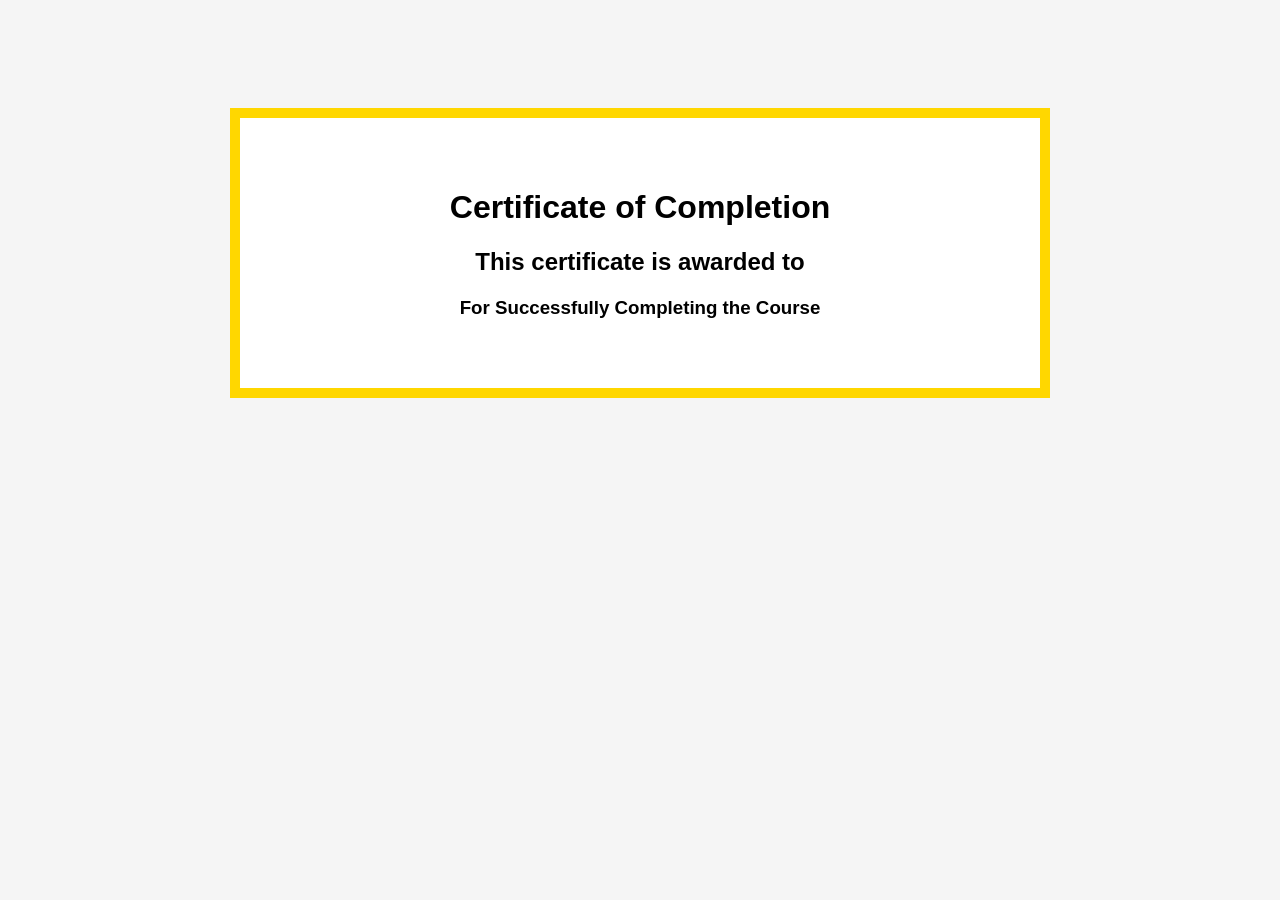
==== certificate.html @ f112dd4b "first commit" ====
<!DOCTYPE html>
<html>
<head>

<title>Certificate</title>

<style>

body {

    font-family: Arial;

    text-align: center;

    padding-top: 100px;

    background: #f5f5f5;
}

.certificate {

    width: 700px;

    margin: auto;

    background: white;

    padding: 50px;

    border: 10px solid gold;
}

</style>

</head>

<body>

<div class="certificate">

<h1>Certificate of Completion</h1>

<h2>This certificate is awarded to</h2>

<h1 id="studentName"></h1>

<h3>For Successfully Completing the Course</h3>

</div>

<script>

document.getElementById("studentName")
    .innerHTML =
    localStorage.getItem("user");

</script>

</body>
</html>
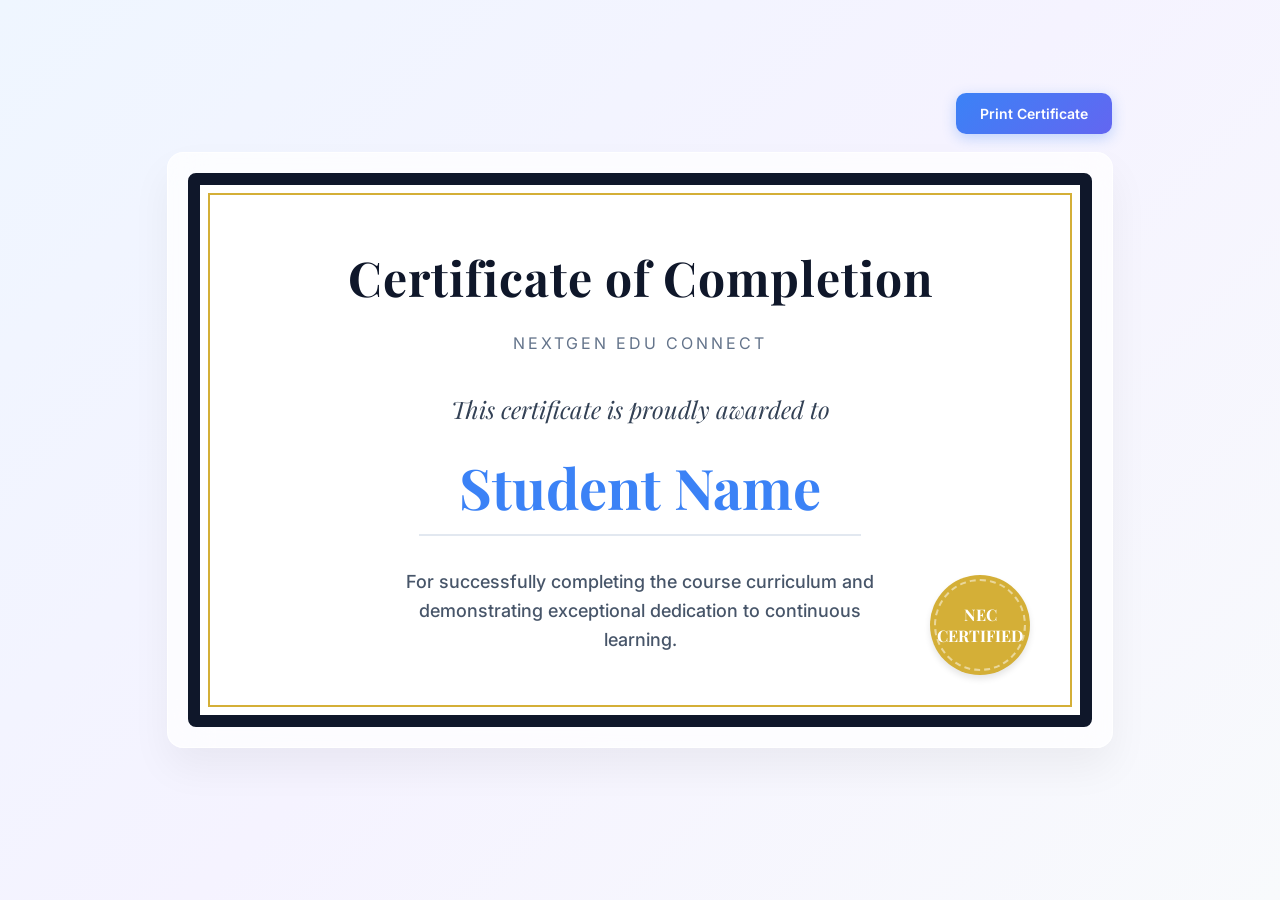
==== commit c51dba12: "done" ====
--- a/certificate.html
+++ b/certificate.html
@@ -1,60 +1,53 @@
 <!DOCTYPE html>
 <html>
 <head>
-
-<title>Certificate</title>
-
+<title>Certificate - Nextgen Edu Connect</title>
+<link href="https://fonts.googleapis.com/css2?family=Playfair+Display:ital,wght@0,600;0,700;1,600&family=Inter:wght@400;500&display=swap" rel="stylesheet">
 <style>
-
-body {
-
-    font-family: Arial;
-
-    text-align: center;
-
-    padding-top: 100px;
-
-    background: #f5f5f5;
+body { 
+    font-family: 'Inter', sans-serif; 
+    background: linear-gradient(135deg, #eff6ff 0%, #f5f3ff 50%, #f8fafc 100%); 
+    display: flex; justify-content: center; align-items: center; min-height: 100vh; margin: 0; 
 }
-
+.certificate-wrapper { 
+    background: rgba(255,255,255,0.75); padding: 20px; 
+    box-shadow: 0 20px 40px rgba(0, 0, 0, 0.05); border-radius: 16px; 
+    backdrop-filter: blur(20px); border: 1px solid rgba(255,255,255,0.8);
+}
 .certificate {
-
-    width: 700px;
-
-    margin: auto;
-
-    background: white;
-
-    padding: 50px;
-
-    border: 10px solid gold;
+    width: 800px; padding: 60px 40px; text-align: center; background: white;
+    border: 12px solid #0f172a; position: relative; border-radius: 8px;
 }
-
+.certificate::before {
+    content: ''; position: absolute; top: 8px; left: 8px; right: 8px; bottom: 8px;
+    border: 2px solid #d4af37; pointer-events: none;
+}
+.cert-header { font-family: 'Playfair Display', serif; font-size: 48px; color: #0f172a; margin-bottom: 24px; font-weight: 700; letter-spacing: 1px; }
+.cert-subheader { font-size: 16px; color: #64748b; text-transform: uppercase; letter-spacing: 3px; margin-bottom: 40px; }
+.cert-awarded-to { font-family: 'Playfair Display', serif; font-size: 24px; font-style: italic; color: #334155; margin-bottom: 24px; }
+.student-name { font-family: 'Playfair Display', serif; font-size: 56px; color: #3B82F6; margin: 0 0 32px 0; font-weight: 700; border-bottom: 2px solid #e2e8f0; display: inline-block; padding: 0 40px 10px; }
+.cert-footer { font-size: 18px; color: #475569; font-weight: 500; max-width: 500px; margin: 0 auto; line-height: 1.6; }
+.badge { position: absolute; bottom: 40px; right: 50px; width: 100px; height: 100px; background: #d4af37; border-radius: 50%; display: flex; justify-content: center; align-items: center; color: white; font-weight: bold; font-family: 'Playfair Display', serif; box-shadow: 0 4px 6px rgba(0,0,0,0.1); }
+.badge::after { content: ''; position: absolute; top: 4px; left: 4px; right: 4px; bottom: 4px; border: 2px dashed rgba(255,255,255,0.5); border-radius: 50%; }
+.print-btn { position: absolute; top: -60px; right: 0; padding: 12px 24px; background: linear-gradient(135deg, #3B82F6 0%, #6366F1 100%); color: white; border: none; border-radius: 10px; cursor: pointer; font-family: 'Inter'; font-weight: 600; font-size: 14px; box-shadow: 0 4px 14px rgba(59, 130, 246, 0.3); transition: all 0.3s ease; }
+.print-btn:hover { transform: translateY(-2px); box-shadow: 0 6px 20px rgba(59, 130, 246, 0.4); }
+@media print { body { background: white; } .certificate-wrapper { box-shadow: none; padding: 0; } .print-btn { display: none; } }
 </style>
-
 </head>
-
 <body>
-
-<div class="certificate">
-
-<h1>Certificate of Completion</h1>
-
-<h2>This certificate is awarded to</h2>
-
-<h1 id="studentName"></h1>
-
-<h3>For Successfully Completing the Course</h3>
-
+<div class="certificate-wrapper" style="position: relative;">
+    <button class="print-btn" onclick="window.print()">Print Certificate</button>
+    <div class="certificate">
+        <div class="cert-header">Certificate of Completion</div>
+        <div class="cert-subheader">Nextgen Edu Connect</div>
+        <div class="cert-awarded-to">This certificate is proudly awarded to</div>
+        <h1 id="studentName" class="student-name"></h1>
+        <div class="cert-footer">For successfully completing the course curriculum and demonstrating exceptional dedication to continuous learning.</div>
+        <div class="badge">NEC<br>CERTIFIED</div>
+    </div>
 </div>
-
 <script>
-
-document.getElementById("studentName")
-    .innerHTML =
-    localStorage.getItem("user");
-
+document.getElementById("studentName").innerHTML = localStorage.getItem("user") || "Student Name";
 </script>
-
 </body>
 </html>
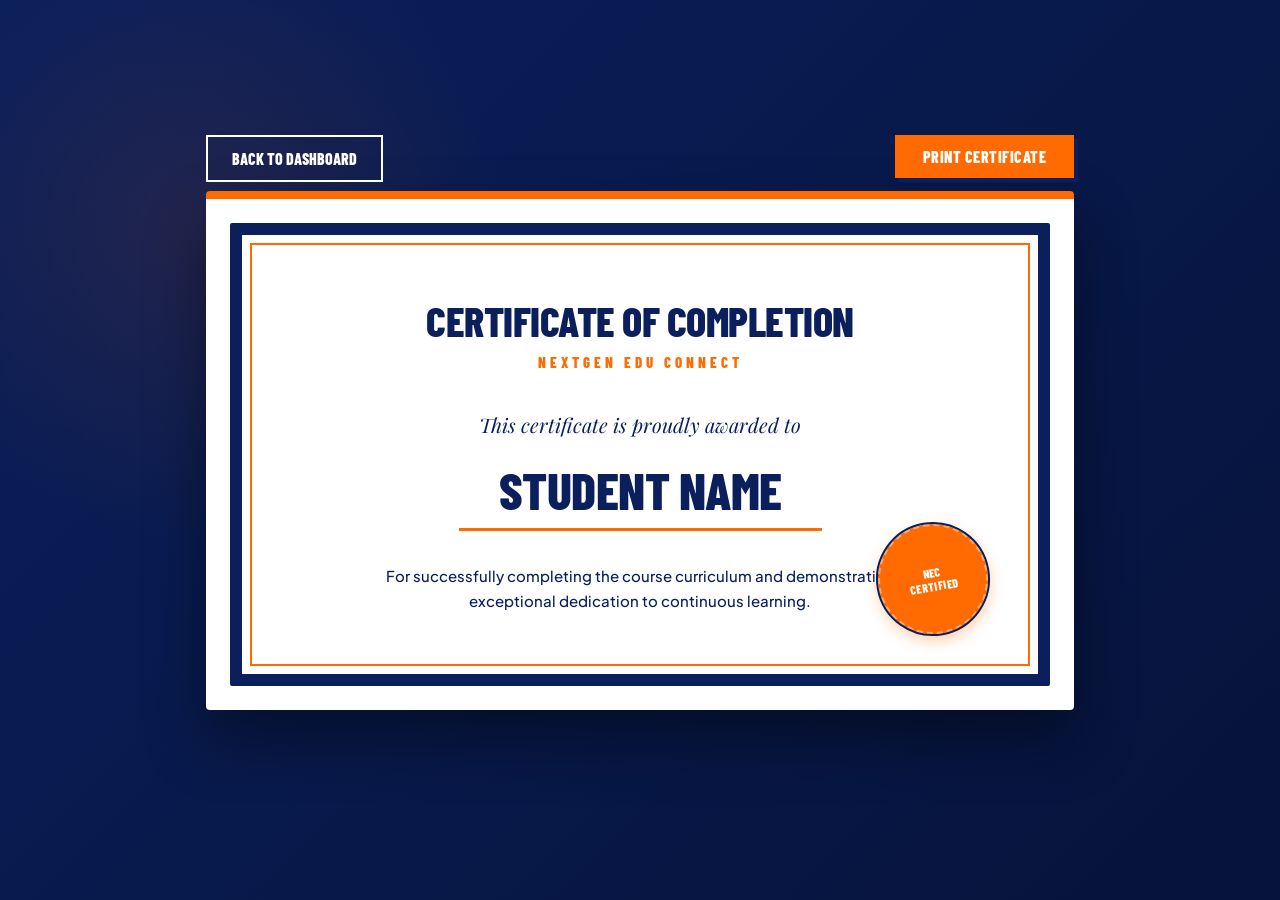
==== commit a62d978f: "updated" ====
--- a/certificate.html
+++ b/certificate.html
@@ -1,53 +1,241 @@
 <!DOCTYPE html>
-<html>
+<html lang="en">
 <head>
-<title>Certificate - Nextgen Edu Connect</title>
-<link href="https://fonts.googleapis.com/css2?family=Playfair+Display:ital,wght@0,600;0,700;1,600&family=Inter:wght@400;500&display=swap" rel="stylesheet">
-<style>
-body { 
-    font-family: 'Inter', sans-serif; 
-    background: linear-gradient(135deg, #eff6ff 0%, #f5f3ff 50%, #f8fafc 100%); 
-    display: flex; justify-content: center; align-items: center; min-height: 100vh; margin: 0; 
-}
-.certificate-wrapper { 
-    background: rgba(255,255,255,0.75); padding: 20px; 
-    box-shadow: 0 20px 40px rgba(0, 0, 0, 0.05); border-radius: 16px; 
-    backdrop-filter: blur(20px); border: 1px solid rgba(255,255,255,0.8);
-}
-.certificate {
-    width: 800px; padding: 60px 40px; text-align: center; background: white;
-    border: 12px solid #0f172a; position: relative; border-radius: 8px;
-}
-.certificate::before {
-    content: ''; position: absolute; top: 8px; left: 8px; right: 8px; bottom: 8px;
-    border: 2px solid #d4af37; pointer-events: none;
-}
-.cert-header { font-family: 'Playfair Display', serif; font-size: 48px; color: #0f172a; margin-bottom: 24px; font-weight: 700; letter-spacing: 1px; }
-.cert-subheader { font-size: 16px; color: #64748b; text-transform: uppercase; letter-spacing: 3px; margin-bottom: 40px; }
-.cert-awarded-to { font-family: 'Playfair Display', serif; font-size: 24px; font-style: italic; color: #334155; margin-bottom: 24px; }
-.student-name { font-family: 'Playfair Display', serif; font-size: 56px; color: #3B82F6; margin: 0 0 32px 0; font-weight: 700; border-bottom: 2px solid #e2e8f0; display: inline-block; padding: 0 40px 10px; }
-.cert-footer { font-size: 18px; color: #475569; font-weight: 500; max-width: 500px; margin: 0 auto; line-height: 1.6; }
-.badge { position: absolute; bottom: 40px; right: 50px; width: 100px; height: 100px; background: #d4af37; border-radius: 50%; display: flex; justify-content: center; align-items: center; color: white; font-weight: bold; font-family: 'Playfair Display', serif; box-shadow: 0 4px 6px rgba(0,0,0,0.1); }
-.badge::after { content: ''; position: absolute; top: 4px; left: 4px; right: 4px; bottom: 4px; border: 2px dashed rgba(255,255,255,0.5); border-radius: 50%; }
-.print-btn { position: absolute; top: -60px; right: 0; padding: 12px 24px; background: linear-gradient(135deg, #3B82F6 0%, #6366F1 100%); color: white; border: none; border-radius: 10px; cursor: pointer; font-family: 'Inter'; font-weight: 600; font-size: 14px; box-shadow: 0 4px 14px rgba(59, 130, 246, 0.3); transition: all 0.3s ease; }
-.print-btn:hover { transform: translateY(-2px); box-shadow: 0 6px 20px rgba(59, 130, 246, 0.4); }
-@media print { body { background: white; } .certificate-wrapper { box-shadow: none; padding: 0; } .print-btn { display: none; } }
-</style>
+    <meta charset="UTF-8">
+    <meta name="viewport" content="width=device-width, initial-scale=1.0">
+    <title>Certificate - Nextgen Edu Connect</title>
+    <link href="https://fonts.googleapis.com/css2?family=Barlow+Condensed:wght@700;800&family=Playfair+Display:ital,wght@0,600;0,700;1,600&family=Plus+Jakarta+Sans:wght@400;500;600;700&display=swap" rel="stylesheet">
+    <style>
+        :root {
+            --primary: #FF6B00;
+            --primary-hover: #E05E00;
+            --secondary: #0A1F5C;
+            --secondary-light: #152C73;
+            --accent: #FF9A3C;
+            --bg-light: #F8F9FF;
+            --text-dark: #0A1F5C;
+            --text-light: #FFFFFF;
+        }
+
+        * { margin: 0; padding: 0; box-sizing: border-box; }
+
+        body { 
+            font-family: 'Plus Jakarta Sans', sans-serif; 
+            background: linear-gradient(135deg, var(--secondary) 0%, #06133A 100%); 
+            display: flex; 
+            justify-content: center; 
+            align-items: center; 
+            min-height: 100vh; 
+            padding: 40px 20px;
+            position: relative;
+            overflow-x: hidden;
+        }
+
+        body::before {
+            content: ''; position: absolute; top: -10%; left: -10%; width: 50vw; height: 50vw;
+            background: radial-gradient(circle, rgba(255, 107, 0, 0.1) 0%, transparent 70%);
+            pointer-events: none;
+        }
+
+        .certificate-wrapper { 
+            background: #FFFFFF; 
+            padding: 24px; 
+            box-shadow: 0 30px 60px rgba(0, 0, 0, 0.4); 
+            border-radius: 4px; 
+            border-top: 8px solid var(--primary);
+            position: relative;
+            z-index: 10;
+        }
+
+        .certificate {
+            width: 820px; 
+            padding: 60px 50px; 
+            text-align: center; 
+            background: white;
+            border: 12px solid var(--secondary); 
+            position: relative;
+            border-radius: 2px;
+        }
+
+        /* Inner border accent */
+        .certificate::before {
+            content: ''; 
+            position: absolute; 
+            top: 8px; 
+            left: 8px; 
+            right: 8px; 
+            bottom: 8px;
+            border: 2px solid var(--primary); 
+            pointer-events: none;
+        }
+
+        .cert-header { 
+            font-family: 'Barlow Condensed', sans-serif; 
+            font-weight: 800;
+            font-size: 42px; 
+            color: var(--secondary); 
+            margin-bottom: 8px; 
+            letter-spacing: -0.5px;
+            text-transform: uppercase;
+        }
+
+        .cert-subheader { 
+            font-family: 'Barlow Condensed', sans-serif;
+            font-size: 15px; 
+            color: var(--primary); 
+            font-weight: 800;
+            text-transform: uppercase; 
+            letter-spacing: 4px; 
+            margin-bottom: 40px; 
+        }
+
+        .cert-awarded-to { 
+            font-family: 'Playfair Display', serif; 
+            font-size: 20px; 
+            font-style: italic; 
+            color: var(--text-dark); 
+            margin-bottom: 20px; 
+        }
+
+        .student-name { 
+            font-family: 'Barlow Condensed', sans-serif; 
+            font-size: 52px; 
+            color: var(--secondary); 
+            margin: 0 auto 32px; 
+            font-weight: 800; 
+            border-bottom: 3px solid var(--primary); 
+            display: inline-block; 
+            padding: 0 40px 8px; 
+            text-transform: uppercase;
+            letter-spacing: -0.5px;
+        }
+
+        .cert-footer { 
+            font-size: 15px; 
+            color: var(--text-dark); 
+            font-weight: 500; 
+            max-width: 540px; 
+            margin: 0 auto; 
+            line-height: 1.7; 
+        }
+
+        .badge-cert { 
+            position: absolute; 
+            bottom: 40px; 
+            right: 50px; 
+            width: 110px; 
+            height: 110px; 
+            background: var(--primary); 
+            border-radius: 50%; 
+            display: flex; 
+            justify-content: center; 
+            align-items: center; 
+            color: white; 
+            font-weight: 800; 
+            font-size: 12px;
+            font-family: 'Barlow Condensed', sans-serif; 
+            text-transform: uppercase;
+            letter-spacing: 0.5px;
+            box-shadow: 0 6px 15px rgba(255, 107, 0, 0.35); 
+            text-align: center;
+            border: 2px dashed rgba(255,255,255,0.4);
+            transform: rotate(-10deg);
+        }
+
+        .badge-cert::after { 
+            content: ''; 
+            position: absolute; 
+            top: -4px; 
+            left: -4px; 
+            right: -4px; 
+            bottom: -4px; 
+            border: 2px solid var(--secondary); 
+            border-radius: 50%; 
+        }
+
+        .print-btn { 
+            position: absolute; 
+            top: -64px; 
+            right: 0; 
+            padding: 12px 28px; 
+            background: var(--primary); 
+            color: white; 
+            border: none; 
+            cursor: pointer; 
+            font-family: 'Barlow Condensed', sans-serif; 
+            font-weight: 800; 
+            font-size: 16px; 
+            text-transform: uppercase;
+            letter-spacing: 0.5px;
+            box-shadow: 4px 4px 0px var(--secondary); 
+            transition: all 0.25s ease; 
+        }
+
+        .print-btn:hover { 
+            background-color: var(--primary-hover);
+            transform: translate(-2px, -2px); 
+            box-shadow: 6px 6px 0px var(--secondary); 
+        }
+        
+        .print-btn:active {
+            transform: translate(0, 0);
+            box-shadow: 4px 4px 0px var(--secondary);
+        }
+
+        .back-btn {
+            position: absolute;
+            top: -64px;
+            left: 0;
+            padding: 12px 24px;
+            background: transparent;
+            color: white;
+            border: 2px solid white;
+            cursor: pointer;
+            font-family: 'Barlow Condensed', sans-serif;
+            font-weight: 800;
+            font-size: 16px;
+            text-transform: uppercase;
+            transition: all 0.25s ease;
+        }
+
+        .back-btn:hover {
+            background-color: white;
+            color: var(--secondary);
+        }
+
+        @media print { 
+            body { background: white; padding: 0; } 
+            .certificate-wrapper { box-shadow: none; padding: 0; border-top: none; } 
+            .print-btn, .back-btn { display: none; } 
+        }
+
+        @media (max-width: 900px) {
+            .certificate {
+                width: 100%;
+                max-width: 820px;
+                padding: 40px 20px;
+            }
+            .cert-header { font-size: 32px; }
+            .student-name { font-size: 36px; padding: 0 20px 4px; }
+            .badge-cert { display: none; }
+        }
+    </style>
 </head>
 <body>
-<div class="certificate-wrapper" style="position: relative;">
-    <button class="print-btn" onclick="window.print()">Print Certificate</button>
-    <div class="certificate">
-        <div class="cert-header">Certificate of Completion</div>
-        <div class="cert-subheader">Nextgen Edu Connect</div>
-        <div class="cert-awarded-to">This certificate is proudly awarded to</div>
-        <h1 id="studentName" class="student-name"></h1>
-        <div class="cert-footer">For successfully completing the course curriculum and demonstrating exceptional dedication to continuous learning.</div>
-        <div class="badge">NEC<br>CERTIFIED</div>
+    <div class="certificate-wrapper">
+        <button class="back-btn" onclick="window.location.href='dashboard.html'">Back to Dashboard</button>
+        <button class="print-btn" onclick="window.print()">Print Certificate</button>
+        <div class="certificate">
+            <div class="cert-header">Certificate of Completion</div>
+            <div class="cert-subheader">Nextgen Edu Connect</div>
+            <div class="cert-awarded-to">This certificate is proudly awarded to</div>
+            <h1 id="studentName" class="student-name">Student Name</h1>
+            <div class="cert-footer">For successfully completing the course curriculum and demonstrating exceptional dedication to continuous learning.</div>
+            <div class="badge-cert">NEC<br>CERTIFIED</div>
+        </div>
     </div>
-</div>
-<script>
-document.getElementById("studentName").innerHTML = localStorage.getItem("user") || "Student Name";
-</script>
+    <script>
+        document.getElementById("studentName").innerHTML = localStorage.getItem("user") || "Student Name";
+    </script>
 </body>
 </html>
